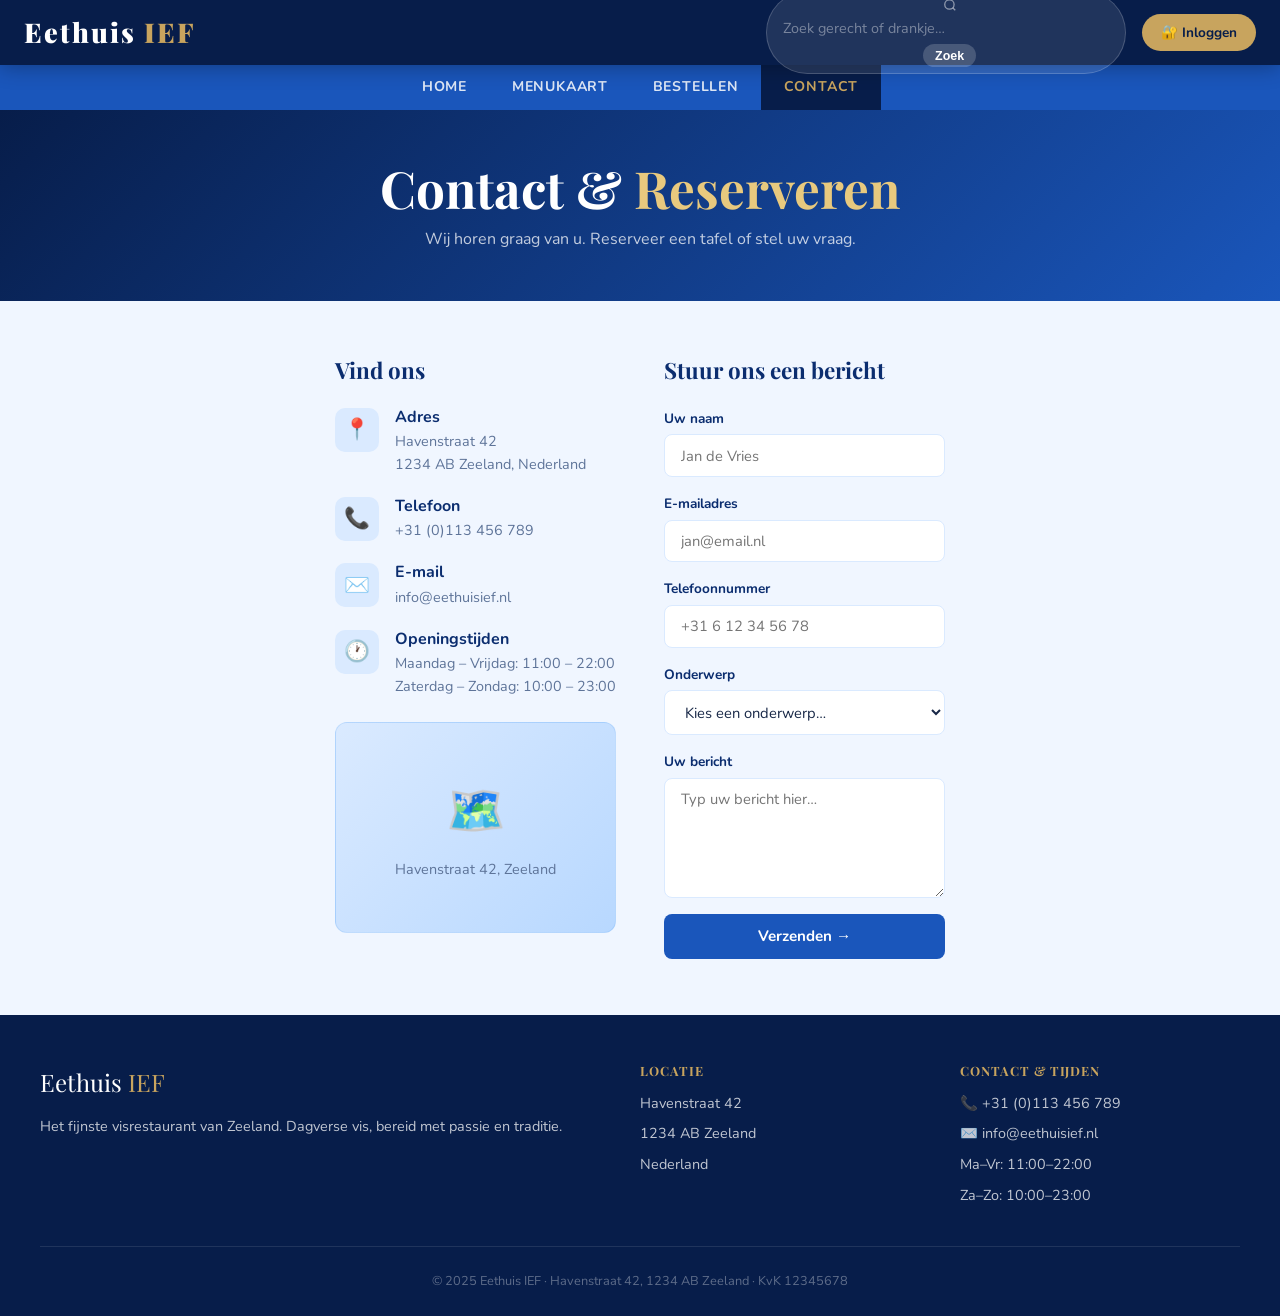
==== contact.html @ 9133b77c "contact veranderd naar order.html en  met claud.ai gegeneert" ====
<!DOCTYPE html>
<html lang="nl">
<head>
  <meta charset="UTF-8">
  <meta name="viewport" content="width=device-width, initial-scale=1.0">
  <title>Contact – Eethuis IEF</title>
  <link rel="stylesheet" href="style.css">
</head>
<body>

<input type="checkbox" id="nav-toggle">

<header>
  <div class="header-inner">
    <a class="logo" href="index.html">Eethuis <span>IEF</span></a>

    <form class="search-form" action="menu.html" method="get">
      <svg width="14" height="14" viewBox="0 0 24 24" fill="none" stroke="rgba(255,255,255,0.5)" stroke-width="2.2"><circle cx="11" cy="11" r="8"/><path d="m21 21-4.35-4.35"/></svg>
      <input type="text" name="zoek" placeholder="Zoek gerecht of drankje…">
      <button type="submit">Zoek</button>
    </form>

    <a class="btn-login" href="#login-modal">🔐 Inloggen</a>

    <label class="hamburger-label" for="nav-toggle">
      <span></span><span></span><span></span>
    </label>
  </div>
</header>

<nav>
  <ul class="nav-links">
    <li><a href="index.html">Home</a></li>
    <li><a href="menu.html">Menukaart</a></li>
    <li><a href="order.html">Bestellen</a></li>
    <li><a href="contact.html" class="active">Contact</a></li>
  </ul>
</nav>

<!-- INLOG MODAL -->
<div class="modal-overlay" id="login-modal">
  <div class="modal">
    <div class="modal-header">
      <h2>Inloggen</h2>
      <a class="modal-close" href="#">✕</a>
    </div>
    <form action="#" method="post">
      <div class="form-group">
        <label for="email">E-mailadres</label>
        <input type="email" id="email" name="email" placeholder="jouw@email.nl" required>
      </div>
      <div class="form-group">
        <label for="wachtwoord">Wachtwoord</label>
        <input type="password" id="wachtwoord" name="wachtwoord" placeholder="••••••••" required>
      </div>
      <button type="submit" class="btn-submit">Inloggen</button>
      <p style="text-align:center;margin-top:1rem;font-size:0.85rem;color:var(--muted);">
        Geen account? <a href="#" style="color:var(--blue);font-weight:700;">Registreer hier</a>
      </p>
    </form>
  </div>
</div>

<!-- MINI HERO -->
<div style="background:linear-gradient(135deg,var(--navy-dark),var(--blue));padding:3rem 1.5rem;text-align:center;">
  <h1 style="font-family:'Playfair Display',serif;color:white;font-size:clamp(2rem,5vw,3.2rem);">
    Contact &amp; <span style="color:var(--gold-light);">Reserveren</span>
  </h1>
  <p style="color:rgba(255,255,255,0.75);margin-top:0.5rem;">Wij horen graag van u. Reserveer een tafel of stel uw vraag.</p>
</div>

<!-- CONTACT INHOUD -->
<div class="section">
  <div class="contact-grid">

    <!-- Contactgegevens -->
    <div class="contact-info">
      <h3>Vind ons</h3>

      <div class="contact-item">
        <div class="c-icon">📍</div>
        <div>
          <h4>Adres</h4>
          <p>Havenstraat 42<br>1234 AB Zeeland, Nederland</p>
        </div>
      </div>

      <div class="contact-item">
        <div class="c-icon">📞</div>
        <div>
          <h4>Telefoon</h4>
          <p>+31 (0)113 456 789</p>
        </div>
      </div>

      <div class="contact-item">
        <div class="c-icon">✉️</div>
        <div>
          <h4>E-mail</h4>
          <p>info@eethuisief.nl</p>
        </div>
      </div>

      <div class="contact-item">
        <div class="c-icon">🕐</div>
        <div>
          <h4>Openingstijden</h4>
          <p>Maandag – Vrijdag: 11:00 – 22:00<br>Zaterdag – Zondag: 10:00 – 23:00</p>
        </div>
      </div>

      <!-- Kaart placeholder -->
      <div style="margin-top:1.5rem;border-radius:var(--radius);overflow:hidden;border:1px solid var(--border);aspect-ratio:4/3;background:linear-gradient(135deg,var(--light-blue),#b8d8ff);display:flex;align-items:center;justify-content:center;flex-direction:column;gap:0.5rem;color:var(--muted);">
        <div style="font-size:3rem;">🗺️</div>
        <p style="font-size:0.9rem;">Havenstraat 42, Zeeland</p>
      </div>
    </div>

    <!-- Contactformulier -->
    <div>
      <h3 style="font-family:'Playfair Display',serif;font-size:1.4rem;color:var(--navy);margin-bottom:1.5rem;">Stuur ons een bericht</h3>
      <form action="mailto:info@eethuisief.nl" method="post" enctype="text/plain">
        <div class="form-group">
          <label for="naam">Uw naam</label>
          <input type="text" id="naam" name="naam" placeholder="Jan de Vries" required>
        </div>
        <div class="form-group">
          <label for="contact-email">E-mailadres</label>
          <input type="email" id="contact-email" name="email" placeholder="jan@email.nl" required>
        </div>
        <div class="form-group">
          <label for="telefoon">Telefoonnummer</label>
          <input type="tel" id="telefoon" name="telefoon" placeholder="+31 6 12 34 56 78">
        </div>
        <div class="form-group">
          <label for="onderwerp">Onderwerp</label>
          <select id="onderwerp" name="onderwerp">
            <option value="">Kies een onderwerp…</option>
            <option>Tafel reserveren</option>
            <option>Vraag over het menu</option>
            <option>Allergieën / dieetwensen</option>
            <option>Feedback</option>
            <option>Anders</option>
          </select>
        </div>
        <div class="form-group">
          <label for="bericht">Uw bericht</label>
          <textarea id="bericht" name="bericht" placeholder="Typ uw bericht hier…" required></textarea>
        </div>
        <button type="submit" class="btn-submit">Verzenden →</button>
      </form>
    </div>

  </div>
</div>

<!-- FOOTER -->
<footer>
  <div class="footer-grid">
    <div>
      <div class="footer-logo">Eethuis <span>IEF</span></div>
      <p>Het fijnste visrestaurant van Zeeland. Dagverse vis, bereid met passie en traditie.</p>
    </div>
    <div>
      <h4>Locatie</h4>
      <ul>
        <li>Havenstraat 42</li>
        <li>1234 AB Zeeland</li>
        <li>Nederland</li>
      </ul>
    </div>
    <div>
      <h4>Contact &amp; Tijden</h4>
      <ul>
        <li>📞 +31 (0)113 456 789</li>
        <li>✉️ info@eethuisief.nl</li>
        <li>Ma–Vr: 11:00–22:00</li>
        <li>Za–Zo: 10:00–23:00</li>
      </ul>
    </div>
  </div>
  <div class="footer-bottom">© 2025 Eethuis IEF · Havenstraat 42, 1234 AB Zeeland · KvK 12345678</div>
</footer>

</body>
</html>
---- style.css ----
/* Eethuis IEF – Stylesheet (geen JavaScript) */

@import url('https://fonts.googleapis.com/css2?family=Playfair+Display:ital,wght@0,700;0,900;1,400&family=Nunito:wght@400;600;700&display=swap');

/* === VARIABELEN === */
:root {
  --navy:       #0b2d6f;
  --navy-dark:  #071d4a;
  --blue:       #1a56bb;
  --sky:        #5ba4f5;
  --light-blue: #daeaff;
  --pale:       #f0f6ff;
  --white:      #ffffff;
  --gold:       #c8a45e;
  --gold-light: #e8c97e;
  --text:       #182847;
  --muted:      #5e7499;
  --border:     rgba(91,164,245,0.2);
  --radius:     12px;
}

/* === RESET === */
*, *::before, *::after { margin: 0; padding: 0; box-sizing: border-box; }
html { scroll-behavior: smooth; }
body { font-family: 'Nunito', sans-serif; background: var(--pale); color: var(--text); min-height: 100vh; display: flex; flex-direction: column; line-height: 1.6; }
a { color: inherit; text-decoration: none; }
ul { list-style: none; }
h1, h2, h3, h4 { font-family: 'Playfair Display', serif; line-height: 1.2; }

/* === LAYOUT === */
.section { padding: 3.5rem 1.5rem; max-width: 1200px; margin: 0 auto; }
.section-title { font-size: clamp(1.8rem, 4vw, 2.5rem); color: var(--navy); margin-bottom: 0.4rem; }
.section-title span { color: var(--gold); }
.section-subtitle { color: var(--muted); margin-bottom: 2rem; }

/* =====================================================
   HEADER
   Hamburger werkt via een verborgen <input type="checkbox">
   De checkbox staat BUITEN <header>, zodat de CSS-
   sibling-selector (~) de nav kan bereiken.
   ===================================================== */

/* Verberg de checkbox zelf */
#nav-toggle { display: none; }

header {
  background: var(--navy-dark);
  position: sticky;
  top: 0;
  z-index: 1000;
  box-shadow: 0 2px 20px rgba(0,0,0,0.3);
}

.header-inner { display: flex; align-items: center; gap: 1rem; padding: 0 1.5rem; height: 65px; }

.logo { font-family: 'Playfair Display', serif; font-size: 1.7rem; font-weight: 900; color: var(--white); letter-spacing: 2px; white-space: nowrap; flex-shrink: 0; }
.logo span { color: var(--gold); }

/* Zoekformulier — stuurt naar menukaart.html?zoek=... */
.search-form { display: flex; align-items: center; gap: 0.4rem; background: rgba(255,255,255,0.1); border: 1.5px solid rgba(255,255,255,0.18); border-radius: 50px; padding: 0.35rem 0.5rem 0.35rem 1rem; flex: 1; max-width: 360px; margin-left: auto; transition: border-color 0.2s; }
.search-form:focus-within { border-color: var(--sky); background: rgba(255,255,255,0.15); }
.search-form input { background: transparent; border: none; outline: none; color: var(--white); font-family: 'Nunito', sans-serif; font-size: 0.9rem; width: 100%; }
.search-form input::placeholder { color: rgba(255,255,255,0.4); }
.search-form button { background: rgba(255,255,255,0.18); border: none; border-radius: 50px; padding: 0.28rem 0.75rem; cursor: pointer; color: var(--white); font-size: 0.78rem; font-weight: 700; white-space: nowrap; transition: background 0.2s; }
.search-form button:hover { background: rgba(255,255,255,0.3); }

/* Login-knop — opent modal via :target anchor */
.btn-login { background: var(--gold); color: var(--navy-dark); padding: 0.5rem 1.2rem; border-radius: 50px; font-family: 'Nunito', sans-serif; font-weight: 700; font-size: 0.85rem; white-space: nowrap; flex-shrink: 0; display: inline-block; transition: background 0.2s; }
.btn-login:hover { background: var(--gold-light); }

/* Hamburger <label> — alleen zichtbaar op mobiel */
.hamburger-label { display: none; flex-direction: column; gap: 5px; cursor: pointer; padding: 4px; flex-shrink: 0; }
.hamburger-label span { display: block; width: 24px; height: 2px; background: var(--white); border-radius: 2px; transition: transform 0.3s, opacity 0.3s; }

/* Hamburger-animatie wanneer checkbox aan is */
#nav-toggle:checked + header .hamburger-label span:nth-child(1) { transform: translateY(7px) rotate(45deg); }
#nav-toggle:checked + header .hamburger-label span:nth-child(2) { opacity: 0; }
#nav-toggle:checked + header .hamburger-label span:nth-child(3) { transform: translateY(-7px) rotate(-45deg); }

/* Navigatiebalk */
nav { background: var(--blue); }
.nav-links { display: flex; justify-content: center; }
.nav-links li a { color: rgba(255,255,255,0.85); padding: 0.7rem 1.4rem; font-size: 0.88rem; font-weight: 700; letter-spacing: 0.8px; text-transform: uppercase; transition: background 0.2s, color 0.2s; white-space: nowrap; display: block; }
.nav-links li a:hover, .nav-links li a.active { background: var(--navy-dark); color: var(--gold); }

/* =====================================================
   INLOG MODAL — CSS :target truc
   Klik op <a href="#login-modal"> → modal verschijnt
   Klik op × (<a href="#">) → modal verdwijnt
   ===================================================== */
.modal-overlay {
  display: none;
  position: fixed;
  inset: 0;
  background: rgba(7,29,74,0.6);
  backdrop-filter: blur(4px);
  z-index: 2000;
  justify-content: flex-end;
  align-items: flex-start;
  padding: 73px 1.5rem 0;
}
.modal-overlay:target { display: flex; }

.modal { background: var(--white); border-radius: var(--radius); padding: 2rem; width: 100%; max-width: 380px; box-shadow: 0 16px 50px rgba(11,45,111,0.2); }
.modal-header { display: flex; justify-content: space-between; align-items: center; margin-bottom: 1.5rem; }
.modal-header h2 { font-size: 1.4rem; color: var(--navy); }
.modal-close { background: var(--pale); border-radius: 50%; width: 30px; height: 30px; display: flex; align-items: center; justify-content: center; font-size: 1rem; color: var(--navy); font-weight: 700; flex-shrink: 0; transition: background 0.2s; }
.modal-close:hover { background: var(--light-blue); }

/* === HERO === */
.hero { background: linear-gradient(140deg, var(--navy-dark), #133a8e, var(--blue)); padding: clamp(4rem, 10vw, 7rem) 1.5rem; text-align: center; }
.hero h1 { font-size: clamp(2.4rem, 7vw, 5rem); color: var(--white); margin-bottom: 1rem; }
.hero h1 em { font-style: italic; color: var(--gold-light); }
.hero p { color: rgba(255,255,255,0.78); font-size: clamp(1rem, 2.5vw, 1.2rem); max-width: 520px; margin: 0 auto 2.5rem; }
.btn-primary { display: inline-block; background: var(--gold); color: var(--navy-dark); padding: 0.9rem 2.5rem; border-radius: 50px; font-family: 'Nunito', sans-serif; font-weight: 700; font-size: 1rem; transition: background 0.2s, transform 0.2s; }
.btn-primary:hover { background: var(--gold-light); transform: translateY(-2px); }

/* === FEATURE KAARTEN === */
.features-grid { display: grid; grid-template-columns: repeat(auto-fit, minmax(200px, 1fr)); gap: 1.5rem; }
.feature-card { background: var(--white); border-radius: var(--radius); padding: 2rem 1.5rem; text-align: center; border: 1px solid var(--border); box-shadow: 0 2px 12px rgba(11,45,111,0.08); transition: transform 0.2s; }
.feature-card:hover { transform: translateY(-4px); }
.feature-icon { font-size: 2.8rem; margin-bottom: 1rem; }
.feature-card h3 { font-size: 1.1rem; color: var(--navy); margin-bottom: 0.5rem; }
.feature-card p { color: var(--muted); font-size: 0.9rem; }

/* Statistieken */
.stats-grid { display: grid; grid-template-columns: repeat(auto-fit, minmax(180px, 1fr)); gap: 1.5rem; margin-top: 3rem; text-align: center; }
.stat-box { border-radius: var(--radius); padding: 2rem; color: var(--white); }
.stat-box.dark { background: var(--navy); }
.stat-box.blue { background: var(--blue); }
.stat-number { font-family: 'Playfair Display', serif; font-size: 2.5rem; font-weight: 900; color: var(--gold); }
.stat-box.blue .stat-number { color: var(--gold-light); }
.stat-label { margin-top: 0.5rem; font-size: 0.95rem; opacity: 0.85; }

/* === MENU GRID === */
.menu-section-heading { font-family: 'Playfair Display', serif; color: var(--navy); font-size: 1.4rem; margin: 2.5rem 0 1.2rem; padding-bottom: 0.5rem; border-bottom: 2px solid var(--light-blue); }
.menu-grid { display: grid; grid-template-columns: repeat(auto-fill, minmax(270px, 1fr)); gap: 1.5rem; margin-bottom: 1rem; }

.menu-card { background: var(--white); border-radius: var(--radius); overflow: hidden; border: 1px solid var(--border); box-shadow: 0 2px 12px rgba(11,45,111,0.08); transition: transform 0.2s, box-shadow 0.2s; display: flex; flex-direction: column; }
.menu-card:hover { transform: translateY(-4px); box-shadow: 0 8px 24px rgba(11,45,111,0.14); }

.card-thumb { height: 150px; display: flex; align-items: center; justify-content: center; font-size: 3.5rem; background: linear-gradient(135deg, var(--light-blue), #b8d8ff); }
.card-thumb.drink-thumb { background: linear-gradient(135deg, #d0f0ff, #a8d8f0); }

.card-body { padding: 1rem 1.2rem 0.8rem; flex: 1; }
.tag { display: inline-block; background: var(--light-blue); color: var(--blue); font-size: 0.72rem; font-weight: 700; text-transform: uppercase; letter-spacing: 0.8px; padding: 0.15rem 0.6rem; border-radius: 20px; margin-bottom: 0.5rem; }
.card-body h3 { font-size: 1.1rem; color: var(--navy); margin-bottom: 0.3rem; }
.card-body p { color: var(--muted); font-size: 0.86rem; }

.card-footer { display: flex; align-items: center; justify-content: space-between; padding: 0.8rem 1.2rem; border-top: 1px solid var(--light-blue); background: var(--pale); }
.price { font-family: 'Playfair Display', serif; font-size: 1.3rem; font-weight: 700; color: var(--navy); }
.btn-add { background: var(--blue); color: var(--white); padding: 0.4rem 1rem; border-radius: 50px; font-family: 'Nunito', sans-serif; font-size: 0.84rem; font-weight: 700; transition: background 0.2s; display: inline-block; }
.btn-add:hover { background: var(--navy); }

/* === BESTELLEN PAGINA === */
.order-layout { display: grid; grid-template-columns: 1fr 330px; gap: 2rem; align-items: start; max-width: 1200px; margin: 0 auto; padding: 3rem 1.5rem; }

/* Menuoverzicht tabel */
.order-table-wrap { background: var(--white); border-radius: var(--radius); border: 1px solid var(--border); box-shadow: 0 2px 12px rgba(11,45,111,0.08); overflow: hidden; margin-bottom: 1.5rem; }
.order-table-wrap h3 { font-size: 1.15rem; color: var(--navy); padding: 1.2rem 1.5rem 0.8rem; border-bottom: 2px solid var(--light-blue); }
.order-table { width: 100%; border-collapse: collapse; }
.order-table th { text-align: left; font-size: 0.78rem; text-transform: uppercase; letter-spacing: 0.8px; color: var(--muted); padding: 0.6rem 1rem; background: var(--pale); }
.order-table td { padding: 0.75rem 1rem; border-bottom: 1px solid var(--pale); font-size: 0.92rem; }
.order-table td:last-child { text-align: right; font-weight: 700; color: var(--navy); }
.order-table tr:last-child td { border-bottom: none; }
.order-table tr:hover td { background: var(--pale); }

/* Bestelformulier */
.order-form-box { background: var(--white); border-radius: var(--radius); padding: 1.5rem; box-shadow: 0 4px 20px rgba(11,45,111,0.1); border: 1px solid var(--border); position: sticky; top: 120px; }
.order-form-box h3 { font-size: 1.2rem; color: var(--navy); margin-bottom: 1rem; padding-bottom: 0.75rem; border-bottom: 2px solid var(--light-blue); }

.order-row { display: flex; align-items: center; justify-content: space-between; padding: 0.55rem 0; border-bottom: 1px solid var(--pale); gap: 0.5rem; font-size: 0.88rem; }
.order-row:last-of-type { border-bottom: none; }
.order-row label { flex: 1; color: var(--text); }
.order-row .row-price { color: var(--muted); font-size: 0.82rem; width: 50px; text-align: right; }
.order-row input[type="number"] { width: 55px; padding: 0.3rem 0.4rem; border: 1.5px solid var(--light-blue); border-radius: 8px; font-family: 'Nunito', sans-serif; font-size: 0.88rem; text-align: center; outline: none; }
.order-row input[type="number"]:focus { border-color: var(--blue); }

.order-divider { border: none; border-top: 2px solid var(--navy); margin: 1rem 0 0.5rem; }
.order-note { font-size: 0.82rem; color: var(--muted); margin-bottom: 1rem; }

/* === CONTACT === */
.contact-grid { display: grid; grid-template-columns: 1fr 1fr; gap: 3rem; align-items: start; }
.contact-info h3 { font-size: 1.4rem; color: var(--navy); margin-bottom: 1.5rem; }
.contact-item { display: flex; gap: 1rem; align-items: flex-start; margin-bottom: 1.3rem; }
.c-icon { width: 44px; height: 44px; background: var(--light-blue); border-radius: 10px; display: flex; align-items: center; justify-content: center; font-size: 1.3rem; flex-shrink: 0; }
.contact-item h4 { font-family: 'Nunito', sans-serif; font-weight: 700; color: var(--navy); margin-bottom: 0.2rem; }
.contact-item p { color: var(--muted); font-size: 0.9rem; }

/* === FORMULIEREN === */
form { display: flex; flex-direction: column; gap: 1rem; }
.form-group { display: flex; flex-direction: column; gap: 0.3rem; }
.form-group label { font-size: 0.85rem; font-weight: 700; color: var(--navy); }
.form-group input,
.form-group textarea,
.form-group select { padding: 0.65rem 1rem; border: 1.5px solid var(--light-blue); border-radius: 8px; font-family: 'Nunito', sans-serif; font-size: 0.92rem; color: var(--text); background: var(--white); outline: none; transition: border-color 0.2s; }
.form-group input:focus, .form-group textarea:focus, .form-group select:focus { border-color: var(--blue); }
.form-group textarea { resize: vertical; min-height: 120px; }
.btn-submit { background: var(--blue); color: var(--white); border: none; padding: 0.8rem 1.5rem; border-radius: 8px; font-family: 'Nunito', sans-serif; font-weight: 700; font-size: 0.95rem; cursor: pointer; transition: background 0.2s; }
.btn-submit:hover { background: var(--navy); }

/* === FOOTER === */
footer { background: var(--navy-dark); color: rgba(255,255,255,0.75); padding: 3rem 1.5rem 1.5rem; margin-top: auto; }
.footer-grid { display: grid; grid-template-columns: 2fr 1fr 1fr; gap: 2.5rem; max-width: 1200px; margin: 0 auto 2rem; }
.footer-logo { font-family: 'Playfair Display', serif; font-size: 1.5rem; color: var(--white); margin-bottom: 0.75rem; }
.footer-logo span { color: var(--gold); }
footer p, footer li { font-size: 0.9rem; line-height: 1.7; }
footer h4 { color: var(--gold); font-size: 0.8rem; text-transform: uppercase; letter-spacing: 1px; margin-bottom: 0.75rem; }
footer ul li { margin-bottom: 0.4rem; }
footer a { color: rgba(255,255,255,0.65); transition: color 0.2s; }
footer a:hover { color: var(--gold); }
.footer-bottom { max-width: 1200px; margin: 0 auto; padding-top: 1.5rem; border-top: 1px solid rgba(255,255,255,0.1); text-align: center; font-size: 0.8rem; color: rgba(255,255,255,0.35); }

/* === RESPONSIVE === */
@media (max-width: 900px) {
  .order-layout { grid-template-columns: 1fr; }
  .order-form-box { position: static; }
  .footer-grid { grid-template-columns: 1fr 1fr; }
  .contact-grid { grid-template-columns: 1fr; gap: 2rem; }
}

@media (max-width: 640px) {
  .header-inner { flex-wrap: wrap; height: auto; padding: 0.6rem 1rem; }
  .search-form { order: 3; max-width: 100%; flex: 0 0 100%; margin-left: 0; }
  .hamburger-label { display: flex; }

  .nav-links { flex-direction: column; max-height: 0; overflow: hidden; transition: max-height 0.3s ease; }
  #nav-toggle:checked + header + nav .nav-links { max-height: 300px; }
  .nav-links li a { padding: 0.8rem 1.5rem; border-bottom: 1px solid rgba(255,255,255,0.08); }

  .footer-grid { grid-template-columns: 1fr; }
  .menu-grid { grid-template-columns: 1fr; }
  .features-grid { grid-template-columns: 1fr 1fr; }
  .stats-grid { grid-template-columns: 1fr 1fr; }
}

@media (max-width: 400px) {
    .features-grid { grid-template-columns: 1fr; }
  .stats-grid { grid-template-columns: 1fr; }
}
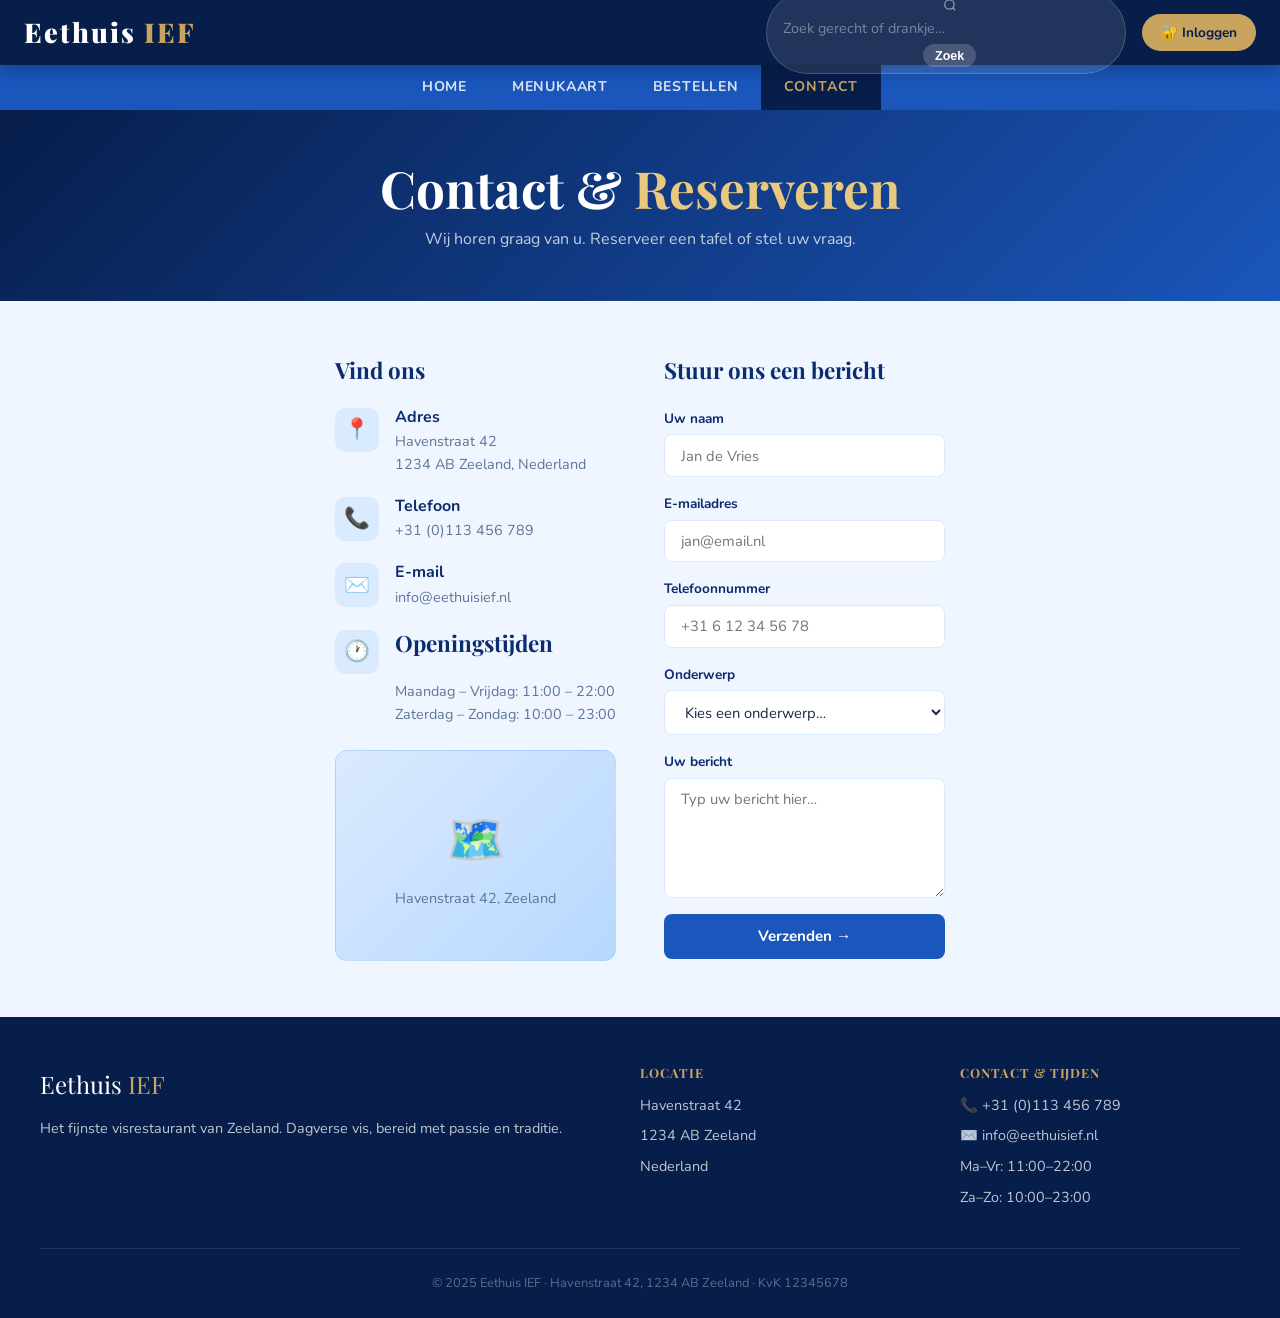
==== commit d59bcbc7: "Favicon op elke page toegevoegd" ====
--- a/contact.html
+++ b/contact.html
@@ -5,6 +5,7 @@
   <meta name="viewport" content="width=device-width, initial-scale=1.0">
   <title>Contact – Eethuis IEF</title>
   <link rel="stylesheet" href="style.css">
+  <link rel="shortcut icon" href="Ief eethuis.png" type="image/x-icon">
 </head>
 <body>
 
@@ -104,7 +105,7 @@
       <div class="contact-item">
         <div class="c-icon">🕐</div>
         <div>
-          <h4>Openingstijden</h4>
+          <h3>Openingstijden</h3>
           <p>Maandag – Vrijdag: 11:00 – 22:00<br>Zaterdag – Zondag: 10:00 – 23:00</p>
         </div>
       </div>
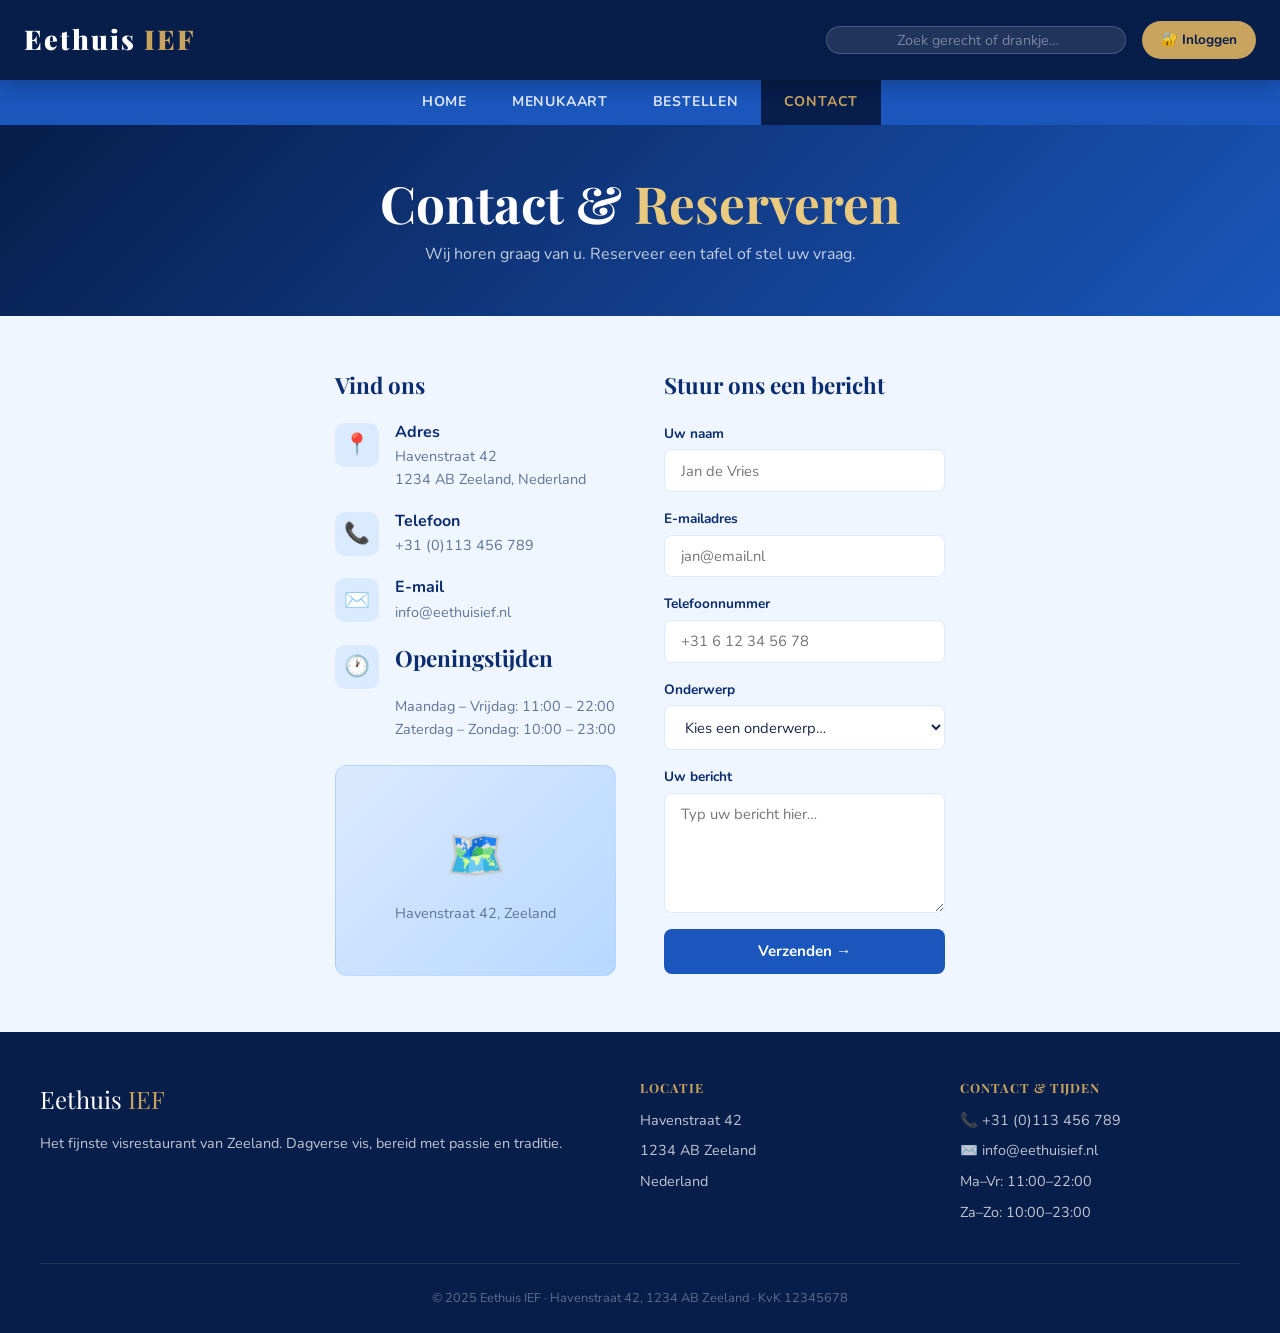
==== commit 961898e1: "search-bar verbeterd en kleiner gemaakt op elke page" ====
--- a/contact.html
+++ b/contact.html
@@ -16,9 +16,7 @@
     <a class="logo" href="index.html">Eethuis <span>IEF</span></a>
 
     <form class="search-form" action="menu.html" method="get">
-      <svg width="14" height="14" viewBox="0 0 24 24" fill="none" stroke="rgba(255,255,255,0.5)" stroke-width="2.2"><circle cx="11" cy="11" r="8"/><path d="m21 21-4.35-4.35"/></svg>
       <input type="text" name="zoek" placeholder="Zoek gerecht of drankje…">
-      <button type="submit">Zoek</button>
     </form>
 
     <a class="btn-login" href="#login-modal">🔐 Inloggen</a>
--- a/style.css
+++ b/style.css
@@ -51,18 +51,19 @@
   box-shadow: 0 2px 20px rgba(0,0,0,0.3);
 }
 
-.header-inner { display: flex; align-items: center; gap: 1rem; padding: 0 1.5rem; height: 65px; }
+.header-inner { display: flex; align-items: center; gap: 1rem; padding: 0 1.5rem; height: 80px; /* hoger zodat breder search-form past */ }
 
 .logo { font-family: 'Playfair Display', serif; font-size: 1.7rem; font-weight: 900; color: var(--white); letter-spacing: 2px; white-space: nowrap; flex-shrink: 0; }
 .logo span { color: var(--gold); }
 
 /* Zoekformulier — stuurt naar menukaart.html?zoek=... */
-.search-form { display: flex; align-items: center; gap: 0.4rem; background: rgba(255,255,255,0.1); border: 1.5px solid rgba(255,255,255,0.18); border-radius: 50px; padding: 0.35rem 0.5rem 0.35rem 1rem; flex: 1; max-width: 360px; margin-left: auto; transition: border-color 0.2s; }
+.search-form { display: flex; align-items: center; gap: 0.3rem; background: rgba(255,255,255,0.1); border: 1.5px solid rgba(255,255,255,0.18); border-radius: 50px; padding: 0.2rem 0.35rem 0.2rem 0.6rem; 
+  flex: 1;
+  max-width: 300px; /* compacter */
+  margin-left: auto; transition: border-color 0.2s; }
 .search-form:focus-within { border-color: var(--sky); background: rgba(255,255,255,0.15); }
-.search-form input { background: transparent; border: none; outline: none; color: var(--white); font-family: 'Nunito', sans-serif; font-size: 0.9rem; width: 100%; }
+.search-form input { background: transparent; border: none; outline: none; color: var(--white); font-family: 'Nunito', sans-serif; font-size: 0.9rem; width: 100%; text-align: center; }
 .search-form input::placeholder { color: rgba(255,255,255,0.4); }
-.search-form button { background: rgba(255,255,255,0.18); border: none; border-radius: 50px; padding: 0.28rem 0.75rem; cursor: pointer; color: var(--white); font-size: 0.78rem; font-weight: 700; white-space: nowrap; transition: background 0.2s; }
-.search-form button:hover { background: rgba(255,255,255,0.3); }
 
 /* Login-knop — opent modal via :target anchor */
 .btn-login { background: var(--gold); color: var(--navy-dark); padding: 0.5rem 1.2rem; border-radius: 50px; font-family: 'Nunito', sans-serif; font-weight: 700; font-size: 0.85rem; white-space: nowrap; flex-shrink: 0; display: inline-block; transition: background 0.2s; }
